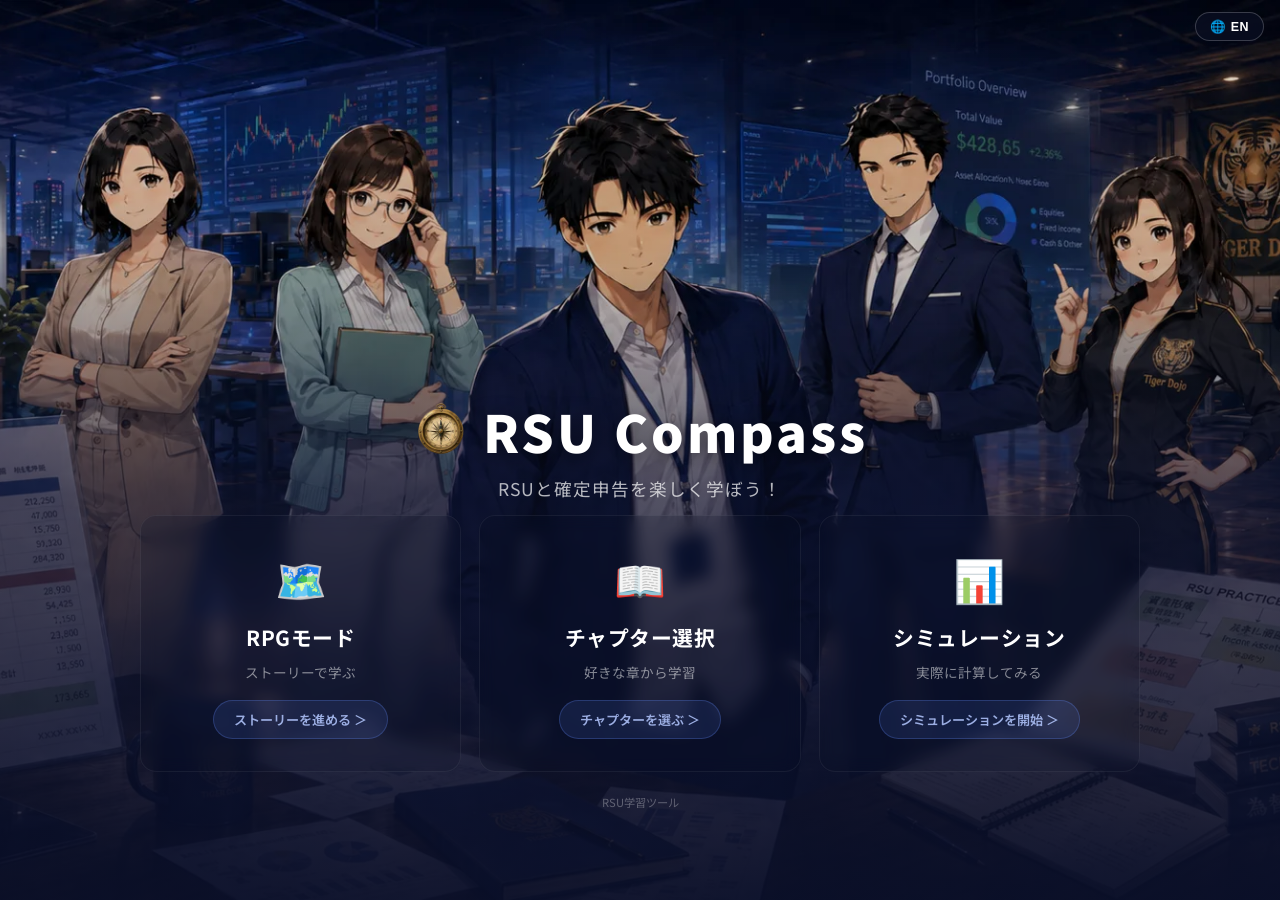
==== index.html @ 7ccaa325 "Add files via upload" ====
﻿<!DOCTYPE html>
<html lang="ja">
<head>
    <meta charset="UTF-8">
    <meta name="viewport" content="width=device-width, initial-scale=1.0">
    <title>🧭 RSU Compass</title>

    <link href="https://fonts.googleapis.com/css2?family=Noto+Sans+JP:wght@400;700;900&display=swap" rel="stylesheet">
    <style>
        * {
            margin: 0;
            padding: 0;
            box-sizing: border-box;
        }

        body {
            font-family: 'Noto Sans JP', 'Segoe UI', 'Hiragino Sans', 'Meiryo', sans-serif;
            min-height: 100vh;
            overflow: hidden;
            background: #000;
        }

        .top-bg {
            position: fixed;
            top: 0;
            left: 0;
            width: 100%;
            height: 100%;
            background-image: url('../images/special/top-visual.webp');
            background-size: cover;
            background-position: center;
            z-index: 0;
        }

        .top-bg::after {
            content: '';
            position: absolute;
            top: 0;
            left: 0;
            right: 0;
            bottom: 0;
            background: linear-gradient(
                180deg,
                rgba(0, 0, 0, 0.1) 0%,
                rgba(0, 0, 0, 0.2) 30%,
                rgba(10, 15, 40, 0.65) 55%,
                rgba(10, 15, 40, 0.9) 100%
            );
        }

        .top-container {
            position: relative;
            z-index: 10;
            width: 100%;
            height: 100vh;
            display: flex;
            flex-direction: column;
            justify-content: flex-end;
            align-items: center;
            padding: 0 40px 10vh;
        }

        .top-title-area {
            text-align: center;
            margin-bottom: 14px;
        }

        .top-title {
            font-size: 3.2rem;
            font-weight: 900;
            color: #fff;
            text-shadow: 0 4px 20px rgba(0, 0, 0, 0.5);
            letter-spacing: 3px;
            margin-bottom: 8px;
            display: flex;
            align-items: center;
            justify-content: center;
            gap: 14px;
        }

        .top-title__icon {
            width: 56px;
            height: 56px;
            object-fit: contain;
            border-radius: 8px;
        }

        .top-subtitle {
            font-size: 1.1rem;
            color: rgba(255, 255, 255, 0.7);
            font-weight: 400;
            letter-spacing: 1px;
        }

        .mode-cards {
            display: grid;
            grid-template-columns: repeat(3, 1fr);
            gap: 18px;
            margin-bottom: 14px;
            max-width: 1000px;
            width: 100%;
        }

        .mode-card {
            background: rgba(10, 15, 35, 0.15);
            backdrop-filter: blur(8px);
            border: 1px solid rgba(255, 255, 255, 0.06);
            border-radius: 16px;
            padding: 32px 20px;
            text-align: center;
            text-decoration: none;
            color: #fff;
            transition: transform 0.3s cubic-bezier(0.34, 1.56, 0.64, 1),
                        box-shadow 0.3s ease,
                        background 0.3s ease,
                        border-color 0.3s ease;
            cursor: pointer;
            display: flex;
            flex-direction: column;
            align-items: center;
            gap: 10px;
        }

        .mode-card:hover {
            transform: translateY(-8px) scale(1.02);
            background: rgba(20, 30, 55, 0.35);
            border-color: rgba(150, 180, 255, 0.3);
            box-shadow: 0 16px 40px rgba(0, 0, 0, 0.3),
                        0 0 20px rgba(100, 140, 255, 0.08);
        }

        .mode-card__icon {
            font-size: 2.6rem;
            margin-bottom: 4px;
        }

        .mode-card__title {
            font-size: 1.3rem;
            font-weight: 700;
            letter-spacing: 0.5px;
        }

        .mode-card__desc {
            font-size: 0.85rem;
            color: rgba(255, 255, 255, 0.5);
            font-weight: 400;
        }

        .mode-card__btn {
            display: inline-flex;
            align-items: center;
            gap: 6px;
            margin-top: 8px;
            padding: 9px 20px;
            background: rgba(100, 140, 255, 0.12);
            border: 1px solid rgba(100, 140, 255, 0.25);
            border-radius: 50px;
            font-size: 0.82rem;
            color: rgba(180, 200, 255, 0.85);
            font-weight: 600;
            transition: background 0.2s, transform 0.2s;
        }

        .mode-card:hover .mode-card__btn {
            background: rgba(100, 140, 255, 0.22);
            transform: scale(1.05);
        }

        .top-quick-actions {
            display: flex;
            justify-content: center;
            gap: 16px;
            max-width: 400px;
            margin-bottom: 8px;
        }

        .top-quick-btn {
            display: flex;
            align-items: center;
            gap: 10px;
            padding: 10px 20px;
            background: rgba(15, 22, 45, 0.35);
            backdrop-filter: blur(12px);
            border: 1px solid rgba(255, 255, 255, 0.08);
            border-radius: 10px;
            color: #fff;
            text-decoration: none;
            font-size: 0.85rem;
            transition: transform 0.3s cubic-bezier(0.34, 1.56, 0.64, 1),
                        background 0.3s ease,
                        border-color 0.3s ease;
            cursor: pointer;
        }

        .top-quick-btn:hover {
            transform: translateY(-4px);
            background: rgba(25, 38, 70, 0.55);
            border-color: rgba(255, 255, 255, 0.2);
        }

        .top-quick-btn__icon { font-size: 1.2rem; }
        .top-quick-btn__text { display: flex; flex-direction: column; }
        .top-quick-btn__label { font-weight: 700; font-size: 0.85rem; }
        .top-quick-btn__sub { font-size: 0.65rem; color: rgba(255, 255, 255, 0.4); }

        .top-footer {
            text-align: center;
            color: rgba(255, 255, 255, 0.3);
            font-size: 0.7rem;
        }

        @media (max-width: 768px) {
            .top-container { padding: 0 12px 10px; }
            .top-title { font-size: 1.6rem; gap: 8px; }
            .top-title__icon { width: 36px; height: 36px; }
            .mode-cards { grid-template-columns: 1fr; gap: 8px; }
            .mode-card { padding: 14px 12px; gap: 6px; }
            .mode-card__icon { font-size: 1.6rem; margin-bottom: 0; }
            .mode-card__title { font-size: 0.95rem; }
            .mode-card__desc { font-size: 0.75rem; }
            .mode-card__btn { font-size: 0.72rem; padding: 6px 14px; margin-top: 4px; }
            .top-subtitle { font-size: 0.8rem; }
            .top-title-area { margin-bottom: 10px; }
        }

        @media (max-width: 480px) {
            .top-container { padding: 0 10px 8px; }
            .top-title { font-size: 1.3rem; gap: 6px; }
            .top-title__icon { width: 28px; height: 28px; }
            .mode-card { padding: 12px 10px; gap: 4px; }
            .mode-card__icon { font-size: 1.3rem; }
            .mode-card__title { font-size: 0.85rem; }
            .mode-card__desc { font-size: 0.68rem; }
            .mode-card__btn { font-size: 0.65rem; padding: 5px 12px; }
            .top-subtitle { font-size: 0.7rem; }
        }

        @media (max-height: 700px) {
            .top-title { font-size: 2.4rem; }
            .mode-card { padding: 20px 16px; }
            .mode-card__icon { font-size: 2rem; }
            .mode-card__title { font-size: 1.1rem; }
        }
    </style>
    </style>
</head>
<body>
    <div class="top-bg"></div>

    <div class="top-container">
        <div class="top-title-area">
            <h1 class="top-title">
                <img src="../images/special/title-icon.webp" alt="RSU Compass" class="top-title__icon">
                <span  data-i18n="top.title">RSU Compass</span>
            </h1>
            <p class="top-subtitle"><span  data-i18n="top.subtitle">RSUと確定申告を楽しく学ぼう！</span></p>
        </div>

        <div class="mode-cards">
            <a href="rpg.html" class="mode-card">
                <div class="mode-card__icon">🗺️</div>
                <div class="mode-card__title" data-i18n="top.mode.rpg">RPGモード</div>
                <div class="mode-card__desc" data-i18n="top.mode.rpg.desc">ストーリーで学ぶ</div>
                <div class="mode-card__btn" data-i18n="top.mode.rpg.btn">ストーリーを進める ＞</div>
            </a>
            <a href="chapters.html" class="mode-card">
                <div class="mode-card__icon">📖</div>
                <div class="mode-card__title" data-i18n="top.mode.chapters">チャプター選択</div>
                <div class="mode-card__desc" data-i18n="top.mode.chapters.desc">好きな章から学習</div>
                <div class="mode-card__btn" data-i18n="top.mode.chapters.btn">チャプターを選ぶ ＞</div>
            </a>
            <a href="simulator.html" class="mode-card">
                <div class="mode-card__icon">📊</div>
                <div class="mode-card__title" data-i18n="top.mode.sim">シミュレーション</div>
                <div class="mode-card__desc" data-i18n="top.mode.sim.desc">実際に計算してみる</div>
                <div class="mode-card__btn" data-i18n="top.mode.sim.btn">シミュレーションを開始 ＞</div>
            </a>
        </div>

        <div class="top-quick-actions">
            <a href="#" class="top-quick-btn" id="continue-btn" style="display:none;">
                <span class="top-quick-btn__icon">▶</span>
                <span class="top-quick-btn__text">
                    <span class="top-quick-btn__label" data-i18n="top.continue">つづきから</span>
                    <span class="top-quick-btn__sub" id="continue-sub"></span>
                </span>
            </a>
        </div>

        <div class="top-footer" data-i18n="top.footer">RSU学習ツール</div>
    </div>

    <script>
        document.addEventListener('DOMContentLoaded', function() {
            var clearedCount = 0;
            var nextChapter = 1;
            for (var i = 1; i <= 7; i++) {
                if (localStorage.getItem('rsu_ch' + i + '_cleared') === 'true') {
                    clearedCount++;
                    nextChapter = i + 1;
                }
            }
            if (clearedCount > 0 && nextChapter <= 7) {
                var btn = document.getElementById('continue-btn');
                btn.style.display = 'flex';
                btn.href = 'rpg.html?ch=' + nextChapter;
                document.getElementById('continue-sub').textContent = '第' + nextChapter + '章から再開';
            }
        });
    </script>
    <script src="../js/i18n.js"></script>
</body>
</html>
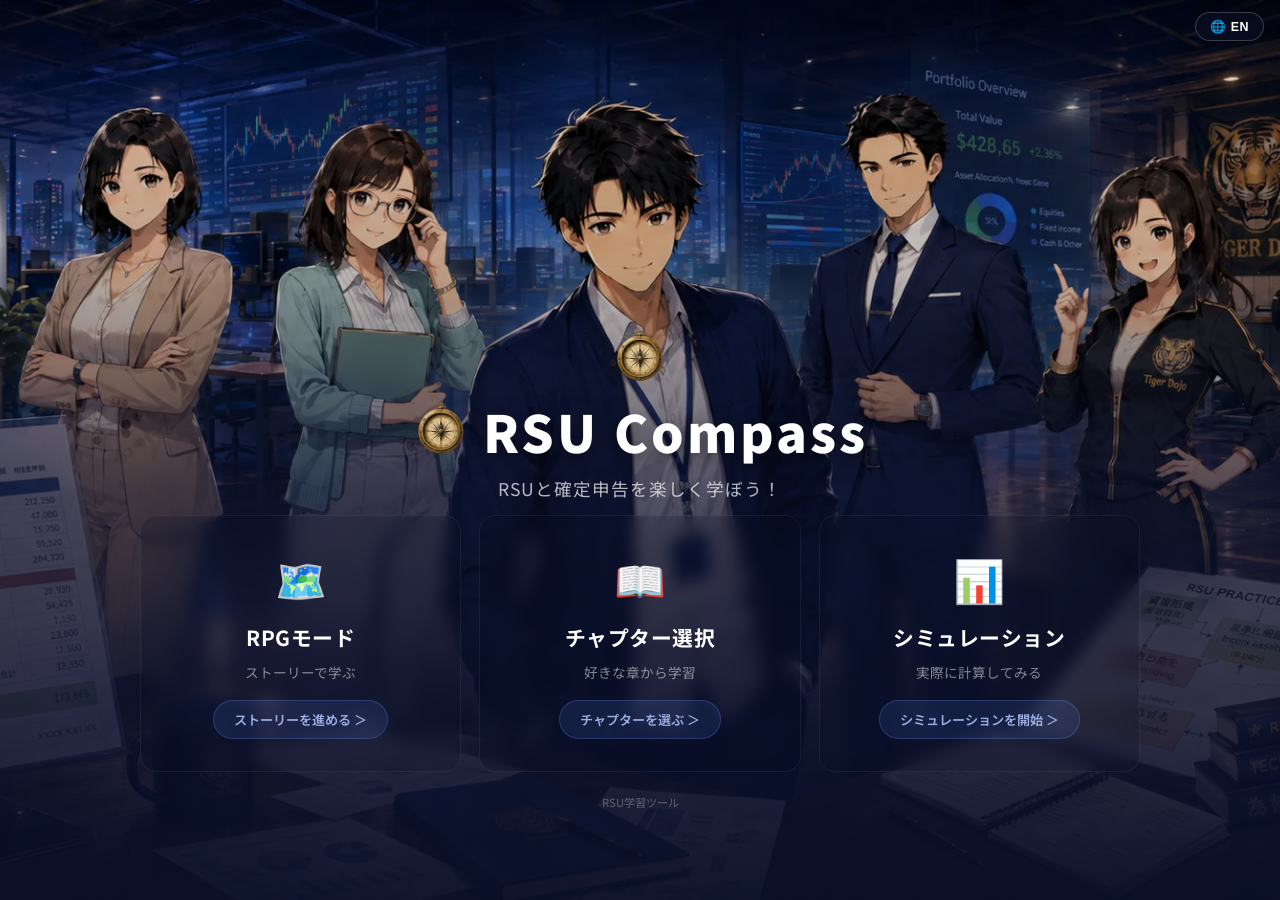
==== commit e8a2bfea: "Add files via upload" ====
--- a/index.html
+++ b/index.html
@@ -209,39 +209,51 @@
             font-size: 0.7rem;
         }
 
+        /* タブレット・スマホ縦 */
         @media (max-width: 768px) {
             .top-container { padding: 0 12px 10px; }
-            .top-title { font-size: 1.6rem; gap: 8px; }
-            .top-title__icon { width: 36px; height: 36px; }
-            .mode-cards { grid-template-columns: 1fr; gap: 8px; }
-            .mode-card { padding: 14px 12px; gap: 6px; }
-            .mode-card__icon { font-size: 1.6rem; margin-bottom: 0; }
-            .mode-card__title { font-size: 0.95rem; }
-            .mode-card__desc { font-size: 0.75rem; }
-            .mode-card__btn { font-size: 0.72rem; padding: 6px 14px; margin-top: 4px; }
-            .top-subtitle { font-size: 0.8rem; }
-            .top-title-area { margin-bottom: 10px; }
-        }
-
-        @media (max-width: 480px) {
-            .top-container { padding: 0 10px 8px; }
-            .top-title { font-size: 1.3rem; gap: 6px; }
-            .top-title__icon { width: 28px; height: 28px; }
-            .mode-card { padding: 12px 10px; gap: 4px; }
-            .mode-card__icon { font-size: 1.3rem; }
+            .top-title { font-size: 1.4rem; gap: 8px; }
+            .top-title__icon { width: 32px; height: 32px; }
+            .mode-cards { grid-template-columns: 1fr; gap: 6px; }
+            .mode-card { padding: 10px 12px; gap: 4px; flex-direction: row; align-items: center; }
+            .mode-card__icon { font-size: 1.4rem; margin-bottom: 0; }
             .mode-card__title { font-size: 0.85rem; }
-            .mode-card__desc { font-size: 0.68rem; }
-            .mode-card__btn { font-size: 0.65rem; padding: 5px 12px; }
-            .top-subtitle { font-size: 0.7rem; }
-        }
-
-        @media (max-height: 700px) {
-            .top-title { font-size: 2.4rem; }
-            .mode-card { padding: 20px 16px; }
-            .mode-card__icon { font-size: 2rem; }
-            .mode-card__title { font-size: 1.1rem; }
-        }
-    </style>
+            .mode-card__desc { display: none; }
+            .mode-card__btn { display: none; }
+            .top-subtitle { font-size: 0.75rem; }
+            .top-title-area { margin-bottom: 8px; }
+        }
+
+        /* iPhone縦画面 (portrait) */
+        @media (max-width: 480px) and (orientation: portrait) {
+            .top-container { padding: 0 10px 6px; }
+            .top-title { font-size: 1.2rem; gap: 6px; }
+            .top-title__icon { width: 26px; height: 26px; }
+            .mode-cards { gap: 5px; }
+            .mode-card { padding: 10px 12px; }
+            .mode-card__icon { font-size: 1.2rem; }
+            .mode-card__title { font-size: 0.8rem; }
+            .top-subtitle { font-size: 0.65rem; }
+            .top-title-area { margin-bottom: 6px; }
+            .top-footer { font-size: 0.55rem; }
+        }
+
+        /* iPhone横画面 (landscape) */
+        @media (max-height: 500px) and (orientation: landscape) {
+            .top-container { padding: 0 16px 4px; justify-content: center; }
+            .top-title { font-size: 1.1rem; gap: 6px; margin-bottom: 2px; }
+            .top-title__icon { width: 22px; height: 22px; }
+            .top-title-area { margin-bottom: 4px; }
+            .top-subtitle { font-size: 0.6rem; }
+            .mode-cards { gap: 5px; grid-template-columns: repeat(3, 1fr); }
+            .mode-card { padding: 8px 8px; gap: 3px; }
+            .mode-card__icon { font-size: 1rem; margin-bottom: 0; }
+            .mode-card__title { font-size: 0.65rem; }
+            .mode-card__desc { display: none; }
+            .mode-card__btn { display: none; }
+            .top-footer { font-size: 0.45rem; }
+            .top-quick-actions { display: none; }
+        }
     </style>
 </head>
 <body>
@@ -249,6 +261,8 @@
 
     <div class="top-container">
         <div class="top-title-area">
+            <h1 class="top-title">
+                <img src="../images/special/title-icon.webp" alt="RSU Compass" class="top-title__icon">
             <h1 class="top-title">
                 <img src="../images/special/title-icon.webp" alt="RSU Compass" class="top-title__icon">
                 <span  data-i18n="top.title">RSU Compass</span>
